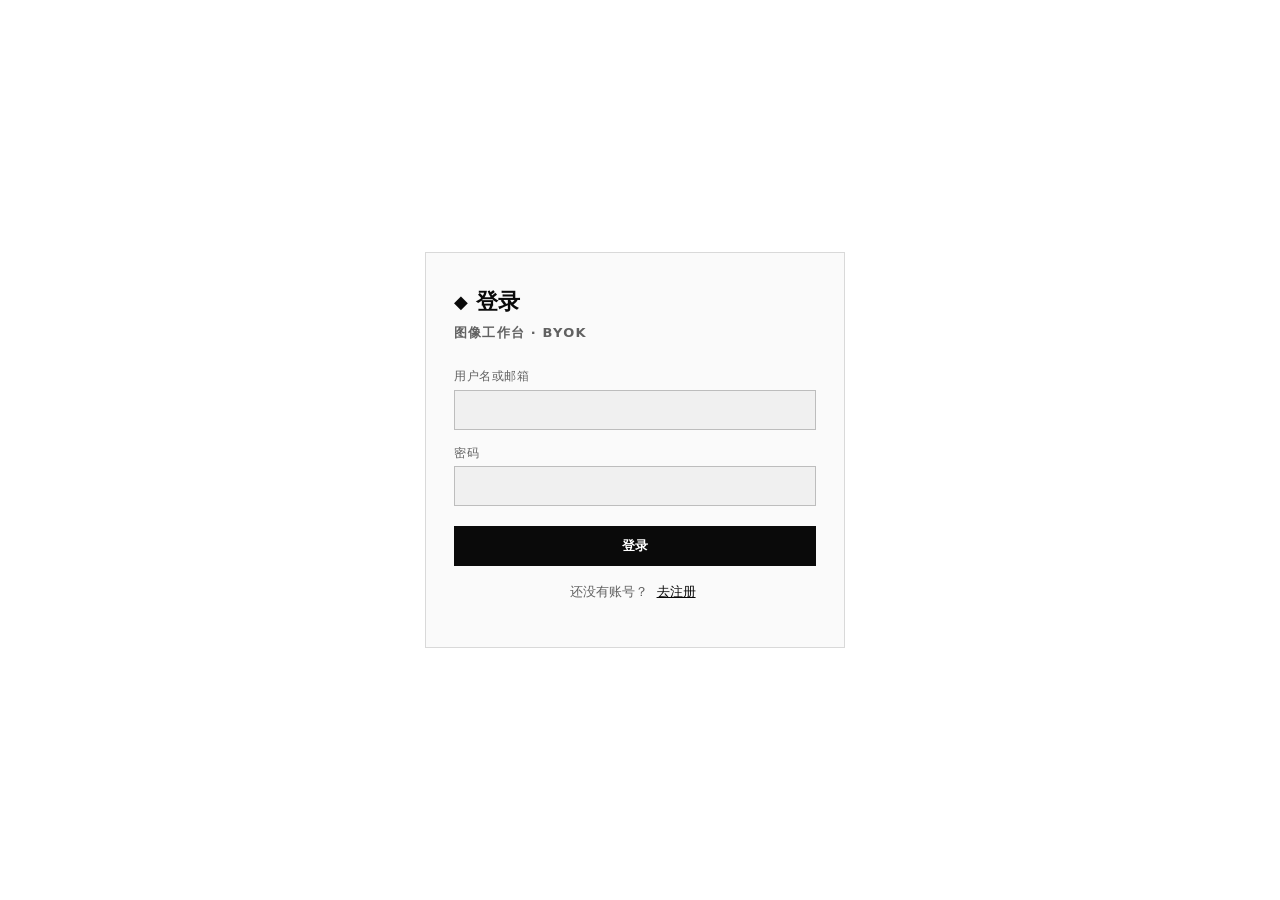
==== public/login.html @ 395199d8 "feat: improve mobile responsive layout" ====
<!doctype html>
<html lang="zh-CN">
<head>
  <meta charset="utf-8" />
  <meta name="viewport" content="width=device-width, initial-scale=1, viewport-fit=cover" />
  <title>登录 · 图像工作台</title>
  <meta name="color-scheme" content="light dark" />
  <link rel="icon" href="./favicon.svg" type="image/svg+xml" />
  <link rel="stylesheet" href="./styles.css?v=mobile-layout-20260830" />
  <script src="./login-boot.js?v=csp-external-20260609"></script>
</head>
<body class="auth-body">
  <section class="auth-card" aria-labelledby="authHeading">
    <h1 id="authHeading"><span class="brand-mark" aria-hidden="true">◆</span><span data-auth-title>登录</span></h1>
    <p class="eyebrow">图像工作台 · BYOK</p>

    <div class="error-banner auth-error" id="authError" hidden role="alert"></div>

    <!-- 登录表单 -->
    <form id="loginForm" autocomplete="on">
      <label class="field">
        <span>用户名或邮箱</span>
        <input name="login" required autocomplete="username" />
      </label>
      <label class="field">
        <span>密码</span>
        <input name="password" type="password" required autocomplete="current-password" />
      </label>
      <button class="primary" type="submit">登录</button>
    </form>

    <!-- 注册表单 -->
    <form id="registerForm" autocomplete="on" hidden>
      <label class="field">
        <span>用户名（3-32 位字母/数字/下划线/连字符）</span>
        <input name="username" required pattern="[a-zA-Z0-9_\-]{3,32}" autocomplete="username" />
      </label>
      <label class="field">
        <span>邮箱</span>
        <input name="email" type="email" required autocomplete="email" />
      </label>
      <label class="field">
        <span>密码（至少 8 位）</span>
        <input name="password" type="password" required minlength="8" autocomplete="new-password" />
      </label>
      <label class="field">
        <span>确认密码</span>
        <input name="confirmPassword" type="password" required minlength="8" autocomplete="new-password" />
      </label>
      <label class="field">
        <span>管理员初始化令牌（旧部署兼容，可留空）</span>
        <input name="adminBootstrapToken" type="password" autocomplete="off" />
      </label>
      <label class="field">
        <span>注册邀请码（管理员开启时必填）</span>
        <input name="registrationCode" type="password" autocomplete="off" />
      </label>
      <label class="field auth-hp" aria-hidden="true">
        <span>Website</span>
        <input name="website" tabindex="-1" autocomplete="off" />
      </label>
      <button class="primary" type="submit">注册并登录</button>
    </form>

    <p class="auth-switch">
      <span data-switch-hint>还没有账号？</span>
      <button type="button" id="switchMode" data-switch-label>去注册</button>
    </p>
  </section>

  <script type="module" src="./login.js?v=csp-external-20260609"></script>
</body>
</html>
---- public/styles.css ----
/* ============================================================
   Image Studio · 直角扁平化极简黑白灰主题
   ============================================================ */

:root {
  --bg: #FFFFFF;
  --surface: #FAFAFA;
  --surface-2: #F0F0F0;
  --surface-3: #E5E5E5;
  --border: #D9D9D9;
  --border-strong: #BDBDBD;
  --text: #0A0A0A;
  --text-muted: #616161;
  --text-faint: #9E9E9E;
  --brand: #0A0A0A;
  --brand-hover: #333333;
  --brand-soft: rgba(0, 0, 0, 0.06);
  --success: #2E7D32;
  --warning: #E65100;
  --danger: #C62828;
  --success-soft: rgba(46, 125, 50, 0.08);
  --warning-soft: rgba(230, 81, 0, 0.08);
  --danger-soft: rgba(198, 40, 40, 0.08);

  --shadow-card: none;
  --shadow-float: none;

  --radius-card: 0;
  --radius-btn: 0;
  --radius-thumb: 0;
  --control-height: 40px;

  --font-ui: 'Inter', 'PingFang SC', 'Noto Sans SC', system-ui, -apple-system, sans-serif;
  --font-mono: 'JetBrains Mono', 'SF Mono', Menlo, Consolas, monospace;
}

@media (prefers-color-scheme: dark) {
  :root:not([data-theme="light"]) {
    --bg: #0A0A0A;
    --surface: #121212;
    --surface-2: #1A1A1A;
    --surface-3: #242424;
    --border: #2C2C2C;
    --border-strong: #3D3D3D;
    --text: #E0E0E0;
    --text-muted: #8A8A8A;
    --text-faint: #5C5C5C;
    --brand: #E0E0E0;
    --brand-hover: #FFFFFF;
    --brand-soft: rgba(255, 255, 255, 0.08);
    --success: #66BB6A;
    --warning: #FFA726;
    --danger: #EF5350;
    --success-soft: rgba(102, 187, 106, 0.10);
    --warning-soft: rgba(255, 167, 38, 0.10);
    --danger-soft: rgba(239, 83, 80, 0.10);
    --shadow-card: none;
    --shadow-float: none;
  }
}

:root[data-theme="dark"] {
  --bg: #0A0A0A;
  --surface: #121212;
  --surface-2: #1A1A1A;
  --surface-3: #242424;
  --border: #2C2C2C;
  --border-strong: #3D3D3D;
  --text: #E0E0E0;
  --text-muted: #8A8A8A;
  --text-faint: #5C5C5C;
  --brand: #E0E0E0;
  --brand-hover: #FFFFFF;
  --brand-soft: rgba(255, 255, 255, 0.08);
  --success: #66BB6A;
  --warning: #FFA726;
  --danger: #EF5350;
  --success-soft: rgba(102, 187, 106, 0.10);
  --warning-soft: rgba(255, 167, 38, 0.10);
  --danger-soft: rgba(239, 83, 80, 0.10);
  --shadow-card: none;
  --shadow-float: none;
}

/* ============================================================
   启动 / 登录页
   ============================================================ */

html.auth-pending body > * { visibility: hidden; }
html.auth-pending body::before {
  content: "正在确认登录状态…";
  visibility: visible;
  position: fixed;
  inset: 0;
  display: grid;
  place-items: center;
  background: Canvas;
  color: CanvasText;
  font: 14px/1.5 system-ui, -apple-system, BlinkMacSystemFont, "Segoe UI", sans-serif;
  z-index: 2147483647;
}
html.auth-pending[data-auth-state="redirecting"] body::before {
  content: "登录态已失效，正在跳转登录页…";
}
html.auth-pending[data-auth-state="error"] body::before {
  content: "页面加载失败，请刷新重试";
}

body.auth-body {
  min-height: 100vh;
  min-height: 100dvh;
  display: flex;
  align-items: center;
  justify-content: center;
  padding: 24px;
  background: var(--bg);
}
.auth-card {
  width: 100%;
  max-width: 420px;
  background: var(--surface);
  border: 1px solid var(--border);
  padding: 32px 28px;
}
.auth-card h1 {
  margin: 0 0 4px;
  font-size: 22px;
  display: flex;
  align-items: center;
  gap: 8px;
}
.auth-card h1 .brand-mark {
  color: var(--text);
}
.auth-card .eyebrow {
  margin: 0 0 24px;
  color: var(--text-muted);
  font-size: 13px;
}
.auth-card .field { display: flex; flex-direction: column; gap: 4px; margin-bottom: 14px; }
.auth-card .field > span { font-size: 12px; color: var(--text-muted); text-transform: uppercase; letter-spacing: 0.5px; }
.auth-card input {
  height: var(--control-height);
  border: 1px solid var(--border-strong);
  padding: 0 12px;
  background: var(--surface-2);
  color: var(--text);
  font: inherit;
}
.auth-card input:focus {
  outline: none;
  border-color: var(--text);
}
.auth-card .primary {
  width: 100%;
  height: var(--control-height);
  border: 1px solid var(--brand);
  background: var(--brand);
  color: var(--bg);
  font-weight: 600;
  cursor: pointer;
  margin-top: 6px;
}
.auth-card .primary:hover:not(:disabled) { background: var(--brand-hover); border-color: var(--brand-hover); }
.auth-card .primary:disabled { opacity: .6; cursor: progress; }
.auth-switch {
  margin-top: 16px;
  text-align: center;
  font-size: 13px;
  color: var(--text-muted);
}
.auth-switch button {
  background: none;
  border: none;
  color: var(--text);
  cursor: pointer;
  padding: 0 4px;
  font: inherit;
  text-decoration: underline;
}
.auth-error {
  margin: 0 0 12px;
  padding: 10px 12px;
  background: var(--danger-soft);
  color: var(--danger);
  font-size: 13px;
}
.auth-hp {
  position: absolute;
  left: -10000px;
  width: 1px;
  height: 1px;
  overflow: hidden;
  opacity: 0;
  pointer-events: none;
}

/* ============================================================
   基础
   ============================================================ */

* { box-sizing: border-box; }

html, body {
  margin: 0;
  padding: 0;
  min-width: 0;
  background: var(--bg);
  color: var(--text);
  font-family: var(--font-ui);
  font-size: 14px;
  line-height: 1.55;
  -webkit-font-smoothing: antialiased;
}

a { color: var(--text); text-decoration: underline; }
a:hover { color: var(--text-muted); }

code, kbd, samp, pre { font-family: var(--font-mono); font-size: 12.5px; }

kbd {
  display: inline-block;
  padding: 1px 6px;
  border: 1px solid var(--border);
  border-bottom-width: 2px;
  border-radius: 0;
  background: var(--surface-2);
  color: var(--text-muted);
  font-size: 11px;
  line-height: 1.3;
}

/* ============================================================
   统一滚动条：覆盖页面、队列、弹窗、抽屉、菜单、文本区等所有可滚动区域
   ============================================================ */

html,
* {
  scrollbar-width: thin;
  scrollbar-color: var(--border-strong) transparent;
}

html,
textarea,
pre,
.app-drawer-body,
.log-list,
.log-item .log-meta,
.prompt-history-list,
.prompt-square-list,
.prompt-preview-detail,
.user-session-ua,
.user-detail-grid dd,
.app-dialog-secret code,
.top-menu,
.prompt-tabs,
.gallery-scope-tabs,
.management-tabs,
.custom-select-menu,
.client-log-message code {
  scrollbar-gutter: stable;
}

*::-webkit-scrollbar {
  width: 10px;
  height: 10px;
}

*::-webkit-scrollbar-track {
  margin: 8px 0;
  border-radius: 0;
  background: var(--surface-2);
}

*::-webkit-scrollbar-thumb {
  min-width: 56px;
  min-height: 56px;
  border: 3px solid transparent;
  border-radius: 0;
  background: var(--border-strong);
  background-clip: content-box;
}

*::-webkit-scrollbar-thumb:hover {
  background: var(--text-faint);
  background-clip: content-box;
}

*::-webkit-scrollbar-corner {
  background: transparent;
}

*::-webkit-scrollbar-button {
  display: none;
  width: 0;
  height: 0;
  background: transparent;
}

.skip-link { position: absolute; left: -9999px; }
.skip-link:focus {
  left: 16px; top: 16px;
  padding: 8px 12px;
  background: var(--surface);
  border-radius: var(--radius-btn);
  box-shadow: var(--shadow-float);
  z-index: 1000;
}

/* ============================================================
   Topbar
   ============================================================ */

.topbar {
  position: sticky; top: 0; z-index: 20;
  display: flex; align-items: center; gap: 16px;
  padding: 10px 20px;
  background: var(--surface);
  border-bottom: 1px solid var(--border);
}

.brand { display: flex; align-items: baseline; gap: 8px; }
.brand-mark { color: var(--brand); font-size: 18px; }
.brand-title { font-weight: 600; letter-spacing: 0.2px; }
.brand-sub { color: var(--text-faint); font-size: 12px; }

.top-menu { display: flex; gap: 4px; margin-left: 16px; flex: 1; }

.tab-button {
  position: relative;
  padding: 8px 14px;
  font: inherit; font-weight: 500;
  color: var(--text-muted);
  background: transparent;
  border: 1px solid transparent;
  border-radius: var(--radius-btn);
  cursor: pointer;
  transition: background 120ms ease, color 120ms ease;
}
.tab-button:hover { background: var(--surface-2); color: var(--text); }
.tab-button.active { background: var(--brand-soft); color: var(--brand); }
.tab-button:focus-visible { outline: 2px solid var(--brand); outline-offset: 2px; }

.menu-badge {
  display: inline-block;
  min-width: 18px; padding: 0 6px;
  margin-left: 6px;
  background: var(--danger); color: var(--bg);
  border-radius: 0;
  font-size: 11px; line-height: 18px; text-align: center;
}
.menu-badge[hidden] { display: none; }

.clipboard-hidden-copy {
  position: fixed;
  left: -9999px;
  top: 0;
  width: 1px;
  height: 1px;
  opacity: 0;
}

.clipboard-manual-copy {
  position: fixed;
  right: 18px;
  bottom: 18px;
  z-index: 1200;
  width: min(420px, calc(100vw - 36px));
  padding: 14px;
  border: 1px solid var(--border);
  border-radius: 14px;
  background: var(--surface);
  box-shadow: var(--shadow-float);
}

.clipboard-manual-head {
  display: flex;
  align-items: center;
  justify-content: space-between;
  gap: 12px;
}

.clipboard-manual-copy p {
  margin: 8px 0 10px;
  color: var(--muted);
  font-size: 13px;
}

.clipboard-manual-copy textarea {
  width: 100%;
  min-height: 120px;
  resize: vertical;
}

.topbar-right { display: flex; align-items: center; gap: 8px; }

.status-chip {
  padding: 4px 10px;
  border-radius: 0;
  background: var(--surface-2);
  color: var(--text-muted);
  font-size: 12px;
  border: 1px solid var(--border);
}
.status-chip[data-state="busy"] { background: var(--brand-soft); color: var(--brand); border-color: transparent; }
.status-chip[data-state="ok"]   { background: var(--success-soft); color: var(--success); border-color: transparent; }
.status-chip[data-state="err"]  { background: var(--danger-soft); color: var(--danger); border-color: transparent; }

.icon-button {
  width: 32px; height: 32px;
  display: inline-flex; align-items: center; justify-content: center;
  background: transparent;
  border: 1px solid var(--border);
  border-radius: var(--radius-btn);
  color: var(--text-muted);
  cursor: pointer;
}
.icon-button:hover { background: var(--surface-2); color: var(--text); }

/* ============================================================
   布局
   ============================================================ */

.shell {
  max-width: 1200px;
  margin: 0 auto;
  padding: 24px 20px 40px;
}

.shell.app-layout {
  max-width: 1200px;
  display: grid;
  grid-template-columns: minmax(0, 1fr);
  gap: 20px;
  align-items: start;
}
.shell.app-layout:has(#usersPanel.active) {
  max-width: min(1600px, calc(100vw - 64px));
}
body.job-queue-visible .shell.app-layout,
.shell.app-layout.job-queue-visible {
  max-width: 1480px;
  grid-template-columns: 260px minmax(0, 1fr);
}

.workspace-panels {
  min-width: 0;
}

.job-queue-dock[hidden],
.job-queue-mobile-button[hidden] {
  display: none !important;
}

.job-queue-dock {
  position: sticky;
  top: 74px;
  height: fit-content;
  min-height: 0;
  display: flex;
  flex-direction: column;
  padding: 18px 14px;
  overflow: visible;
  background:
    linear-gradient(180deg, color-mix(in srgb, var(--surface) 96%, var(--brand-soft)), var(--surface));
  border: 1px solid var(--border);
  border-radius: 18px;
  box-shadow: var(--shadow-card);
}

.job-queue-head {
  display: flex;
  align-items: flex-start;
  justify-content: space-between;
  gap: 10px;
  padding: 0 2px 12px;
  border-bottom: 1px solid var(--border);
}
.job-queue-head h2 {
  margin: 0;
  font-size: 17px;
  letter-spacing: -0.02em;
}
.job-queue-summary {
  display: grid;
  grid-template-columns: repeat(2, minmax(0, 1fr));
  gap: 8px;
  padding: 12px 0;
}
.job-queue-summary span {
  min-height: 52px;
  display: flex;
  flex-direction: column;
  justify-content: center;
  padding: 10px;
  border-radius: 12px;
  background: var(--surface-2);
  color: var(--text-muted);
  font-size: 12px;
}
.job-queue-summary strong {
  color: var(--text);
  font-size: 21px;
  line-height: 1;
}
.job-queue-section {
  min-height: 0;
  margin-top: 8px;
}
.job-queue-section h3 {
  margin: 10px 2px 8px;
  color: var(--text-faint);
  font-size: 11px;
  text-transform: uppercase;
  letter-spacing: 1px;
}
.job-queue-recent-section {
  min-height: 0;
}
.job-queue-list {
  display: grid;
  gap: 8px;
}
.job-queue-recent-section .job-queue-list {
  padding-right: 2px;
}
.job-queue-empty {
  padding: 12px;
  border-radius: 12px;
  color: var(--text-faint);
  background: color-mix(in srgb, var(--surface-2) 70%, transparent);
  font-size: 12.5px;
}
.job-card {
  position: relative;
  display: grid;
  grid-template-columns: minmax(0, 1fr) auto;
  gap: 8px;
  padding: 10px;
  border: 1px solid transparent;
  border-radius: 14px;
  background: color-mix(in srgb, var(--surface-2) 82%, var(--surface));
  transition: transform 140ms ease, border-color 140ms ease, background 140ms ease;
}
.job-card:hover {
  transform: translateY(-1px);
  border-color: var(--border-strong);
  background: var(--surface-2);
}
.job-card-main {
  min-width: 0;
  display: grid;
  grid-template-columns: 30px minmax(0, 1fr);
  gap: 9px;
}
.job-status-dot {
  width: 26px;
  height: 26px;
  margin-top: 2px;
  border-radius: 999px;
  background: var(--brand-soft);
  border: 1px solid color-mix(in srgb, var(--brand) 36%, var(--border));
}
.job-status-dot[data-tone="busy"] {
  background: var(--success-soft);
  border-color: color-mix(in srgb, var(--success) 40%, var(--border));
}
.job-status-dot[data-tone="err"] {
  background: var(--danger-soft);
  border-color: color-mix(in srgb, var(--danger) 40%, var(--border));
}
.job-status-dot[data-tone="muted"] {
  background: var(--surface-3);
  border-color: var(--border);
}
.job-thumb {
  width: 32px;
  height: 32px;
  padding: 0;
  overflow: hidden;
  border: 0;
  border-radius: 9px;
  background: var(--surface-3);
}
.job-thumb img {
  width: 100%;
  height: 100%;
  display: block;
  object-fit: cover;
}
.job-card-text { min-width: 0; }
.job-card-title {
  overflow: hidden;
  text-overflow: ellipsis;
  white-space: nowrap;
  color: var(--text);
  font-size: 13px;
  font-weight: 650;
}
.job-card-meta,
.job-card-sub,
.job-card-time {
  color: var(--text-faint);
  font-size: 11.5px;
}
.job-card-meta {
  overflow: hidden;
  text-overflow: ellipsis;
  white-space: nowrap;
}
.job-card-sub {
  display: flex;
  gap: 8px;
  flex-wrap: wrap;
  margin-top: 2px;
}
.job-progress {
  height: 5px;
  margin-top: 7px;
  overflow: hidden;
  border-radius: 999px;
  background: var(--surface-3);
}
.job-progress i {
  display: block;
  height: 100%;
  border-radius: inherit;
  background: linear-gradient(90deg, var(--brand), color-mix(in srgb, var(--success) 70%, var(--brand)));
  transition: width 600ms ease;
}
.job-card-error,
.queue-error-line {
  color: var(--danger) !important;
  overflow-wrap: anywhere;
}
.job-card-error {
  margin: 5px 0 0;
  font-size: 11.5px;
  line-height: 1.4;
}
.job-card-actions {
  display: flex;
  align-items: flex-start;
  gap: 4px;
}
.job-card-actions .small {
  min-width: 28px;
  padding-inline: 8px;
}

.job-queue-mobile-button {
  display: none;
  position: fixed;
  right: 16px;
  bottom: 18px;
  z-index: 60;
  align-items: center;
  gap: 8px;
  border-color: color-mix(in srgb, var(--brand) 34%, var(--border));
  background: var(--brand);
  color: white;
  box-shadow: var(--shadow-float);
}
.job-queue-mobile-button span {
  min-width: 20px;
  height: 20px;
  display: inline-grid;
  place-items: center;
  border-radius: 999px;
  background: rgba(255,255,255,0.22);
  font-size: 12px;
}

.tab-panel { display: none; }
.tab-panel.active { display: block; }

.panel {
  min-width: 0;
  background: var(--surface);
  border: 1px solid var(--border);
  border-radius: var(--radius-card);
  box-shadow: var(--shadow-card);
  padding: 24px;
}
.panel + .panel { margin-top: 20px; }

.panel-head {
  display: flex; align-items: flex-start; justify-content: space-between;
  gap: 16px; margin-bottom: 20px; flex-wrap: wrap;
}
.panel-head h2 { margin: 0; font-size: 20px; letter-spacing: -0.1px; }

.eyebrow {
  margin: 0 0 4px;
  color: var(--text-faint);
  font-size: 11px;
  text-transform: uppercase;
  letter-spacing: 1.2px;
  font-weight: 600;
}

.section-title {
  margin: 20px 0 10px;
  font-size: 13px;
  color: var(--text-muted);
  text-transform: uppercase;
  letter-spacing: 1px;
  font-weight: 600;
}

/* ============================================================
   响应式
   ============================================================ */

@media (max-width: 980px) {
  .topbar {
    display: grid;
    grid-template-columns: minmax(0, 1fr) auto;
    align-items: center;
    gap: 6px 10px;
    padding-left: max(20px, env(safe-area-inset-left));
    padding-right: max(20px, env(safe-area-inset-right));
  }
  .shell {
    padding-left: max(20px, env(safe-area-inset-left));
    padding-right: max(20px, env(safe-area-inset-right));
  }
  .brand,
  .topbar-right,
  .top-menu {
    min-width: 0;
  }
  .brand-sub { display: none; }
  .top-menu {
    grid-column: 1 / -1;
    grid-row: 2;
    width: 100%;
    margin: 0;
    overflow-x: auto;
    overscroll-behavior-inline: contain;
    scrollbar-width: none;
    -webkit-overflow-scrolling: touch;
  }
  .top-menu::-webkit-scrollbar { display: none; }
  .tab-button {
    flex: 0 0 auto;
    min-height: 44px;
    white-space: nowrap;
  }
  .icon-button {
    min-width: 44px;
    min-height: 44px;
  }
  .topbar .status-chip {
    max-width: min(180px, 30vw);
    overflow: hidden;
    text-overflow: ellipsis;
    white-space: nowrap;
  }
  .job-queue-mobile-button {
    right: max(12px, env(safe-area-inset-right));
    bottom: calc(12px + env(safe-area-inset-bottom));
    min-height: 44px;
  }
  .job-queue-head .small,
  .job-card-actions .small {
    min-width: 44px;
    min-height: 44px;
    padding: 7px 10px;
  }
  .auth-card input,
  .auth-card .primary { min-height: 44px; }
  .auth-card input { font-size: 16px; }
}

@media (max-width: 720px) {
  html,
  body { max-width: 100%; }
  body { overflow-x: clip; }
  .topbar {
    gap: 4px 8px;
    padding:
      max(8px, env(safe-area-inset-top))
      max(10px, env(safe-area-inset-right))
      6px
      max(10px, env(safe-area-inset-left));
  }
  .brand {
    overflow: hidden;
    white-space: nowrap;
  }
  .brand-title {
    overflow: hidden;
    text-overflow: ellipsis;
  }
  .topbar-right { gap: 6px; }
  .topbar-right > a.icon-button { display: none; }
  .topbar .status-chip {
    max-width: 72px;
    overflow: hidden;
    text-overflow: ellipsis;
    white-space: nowrap;
  }
  .top-menu {
    width: auto;
    margin-inline:
      calc(0px - max(10px, env(safe-area-inset-left)))
      calc(0px - max(10px, env(safe-area-inset-right)));
    padding-inline:
      max(10px, env(safe-area-inset-left))
      max(10px, env(safe-area-inset-right));
    scroll-padding-inline: max(10px, env(safe-area-inset-left));
    gap: 2px;
  }
  .tab-button {
    min-height: 44px;
    padding: 7px 12px;
    font-size: 13px;
    scroll-snap-align: center;
  }
  .icon-button {
    width: 44px;
    height: 44px;
    flex: 0 0 44px;
  }
  .shell {
    width: 100%;
    padding:
      12px
      max(10px, env(safe-area-inset-right))
      calc(48px + env(safe-area-inset-bottom))
      max(10px, env(safe-area-inset-left));
  }
  .shell.app-layout:has(#usersPanel.active) { max-width: none; }
  .panel { padding: 14px; }
  .panel-head {
    gap: 12px;
    margin-bottom: 16px;
  }
  .panel-head > * { min-width: 0; }
  .panel-head h2 { font-size: 18px; }
  .job-queue-mobile-button {
    right: max(12px, env(safe-area-inset-right));
    bottom: calc(12px + env(safe-area-inset-bottom));
    min-height: 44px;
  }
  body.job-queue-open { overflow: hidden; }
  body.auth-body {
    padding:
      max(16px, env(safe-area-inset-top))
      max(16px, env(safe-area-inset-right))
      max(16px, env(safe-area-inset-bottom))
      max(16px, env(safe-area-inset-left));
  }
  .auth-card { padding: 26px 22px; }
  .auth-card input,
  .auth-card .primary {
    min-height: 44px;
    font-size: 16px;
  }
  .auth-switch button {
    min-height: 44px;
    padding-inline: 8px;
  }
}

@media (max-width: 360px) {
  .panel { padding: 12px; }
}
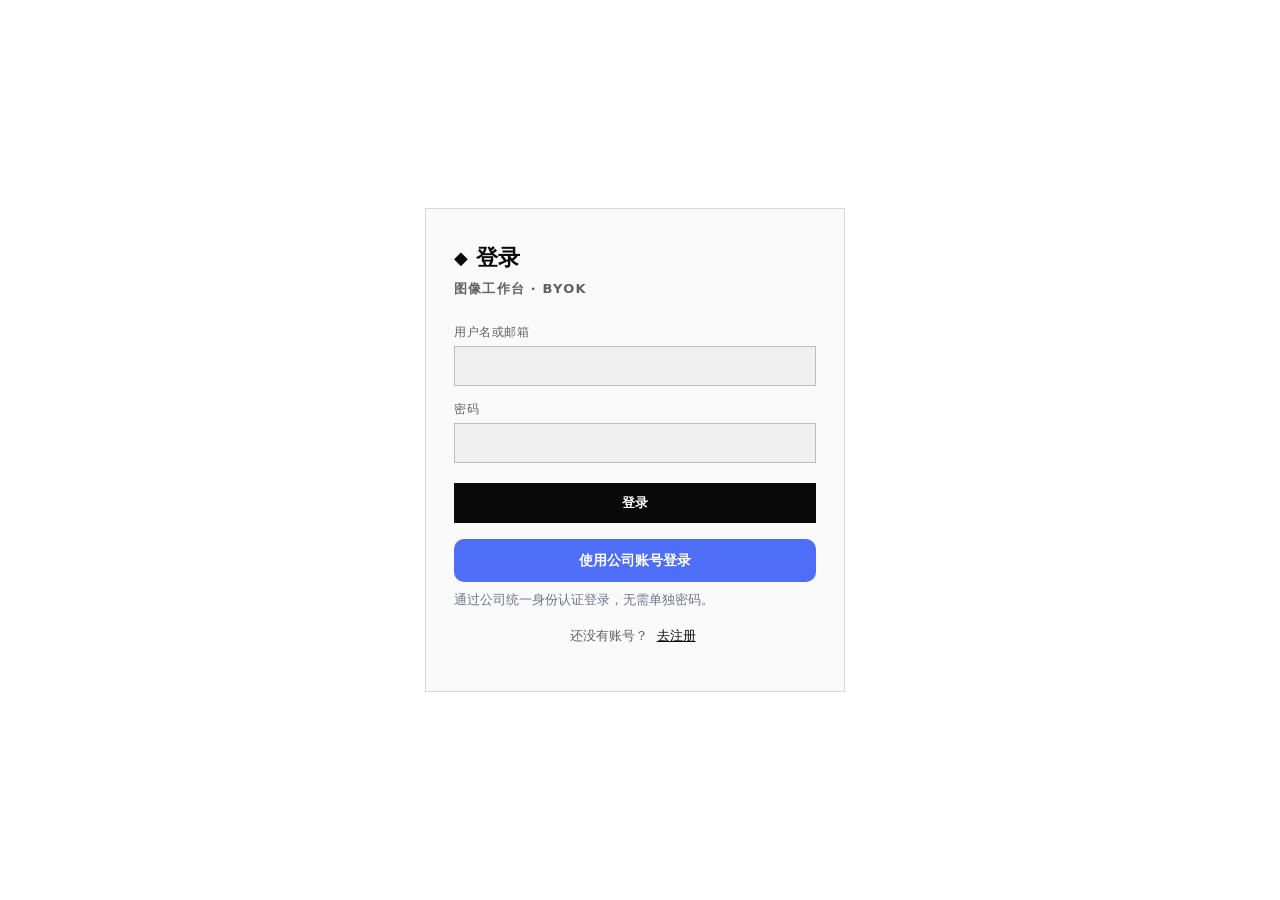
==== commit b3299efb: "feat: corp branch - remove comic/video, add OIDC SSO and usage dashboard Squashed from local corp br" ====
--- a/public/login.html
+++ b/public/login.html
@@ -1,73 +1,78 @@
-<!doctype html>
-<html lang="zh-CN">
-<head>
-  <meta charset="utf-8" />
-  <meta name="viewport" content="width=device-width, initial-scale=1, viewport-fit=cover" />
-  <title>登录 · 图像工作台</title>
-  <meta name="color-scheme" content="light dark" />
-  <link rel="icon" href="./favicon.svg" type="image/svg+xml" />
-  <link rel="stylesheet" href="./styles.css?v=mobile-layout-20260830" />
-  <script src="./login-boot.js?v=csp-external-20260609"></script>
-</head>
-<body class="auth-body">
-  <section class="auth-card" aria-labelledby="authHeading">
-    <h1 id="authHeading"><span class="brand-mark" aria-hidden="true">◆</span><span data-auth-title>登录</span></h1>
-    <p class="eyebrow">图像工作台 · BYOK</p>
+<!doctype html>
+<html lang="zh-CN">
+<head>
+  <meta charset="utf-8" />
+  <meta name="viewport" content="width=device-width, initial-scale=1, viewport-fit=cover" />
+  <title>登录 · 图像工作台</title>
+  <meta name="color-scheme" content="light dark" />
+  <link rel="icon" href="./favicon.svg" type="image/svg+xml" />
+  <link rel="stylesheet" href="./styles.css?v=mobile-layout-20260830" />
+  <script src="./login-boot.js?v=csp-external-20260609"></script>
+</head>
+<body class="auth-body">
+  <section class="auth-card" aria-labelledby="authHeading">
+    <h1 id="authHeading"><span class="brand-mark" aria-hidden="true">◆</span><span data-auth-title>登录</span></h1>
+    <p class="eyebrow">图像工作台 · BYOK</p>
+
+    <div class="error-banner auth-error" id="authError" hidden role="alert"></div>
+
+    <!-- 登录表单 -->
+    <form id="loginForm" autocomplete="on">
+      <label class="field">
+        <span>用户名或邮箱</span>
+        <input name="login" required autocomplete="username" />
+      </label>
+      <label class="field">
+        <span>密码</span>
+        <input name="password" type="password" required autocomplete="current-password" />
+      </label>
+      <button class="primary" type="submit">登录</button>
+    </form>
+
+    <div class="auth-sso" id="ssoBlock" hidden>
+      <a class="btn-sso" id="ssoLogin" href="/api/auth/sso/start">使用公司账号登录</a>
+      <p class="auth-hint">通过公司统一身份认证登录，无需单独密码。</p>
+    </div>
 
-    <div class="error-banner auth-error" id="authError" hidden role="alert"></div>
-
-    <!-- 登录表单 -->
-    <form id="loginForm" autocomplete="on">
-      <label class="field">
-        <span>用户名或邮箱</span>
-        <input name="login" required autocomplete="username" />
-      </label>
-      <label class="field">
-        <span>密码</span>
-        <input name="password" type="password" required autocomplete="current-password" />
-      </label>
-      <button class="primary" type="submit">登录</button>
-    </form>
-
-    <!-- 注册表单 -->
-    <form id="registerForm" autocomplete="on" hidden>
-      <label class="field">
-        <span>用户名（3-32 位字母/数字/下划线/连字符）</span>
-        <input name="username" required pattern="[a-zA-Z0-9_\-]{3,32}" autocomplete="username" />
-      </label>
-      <label class="field">
-        <span>邮箱</span>
-        <input name="email" type="email" required autocomplete="email" />
-      </label>
-      <label class="field">
-        <span>密码（至少 8 位）</span>
-        <input name="password" type="password" required minlength="8" autocomplete="new-password" />
-      </label>
-      <label class="field">
-        <span>确认密码</span>
-        <input name="confirmPassword" type="password" required minlength="8" autocomplete="new-password" />
-      </label>
-      <label class="field">
-        <span>管理员初始化令牌（旧部署兼容，可留空）</span>
-        <input name="adminBootstrapToken" type="password" autocomplete="off" />
-      </label>
-      <label class="field">
-        <span>注册邀请码（管理员开启时必填）</span>
-        <input name="registrationCode" type="password" autocomplete="off" />
-      </label>
-      <label class="field auth-hp" aria-hidden="true">
-        <span>Website</span>
-        <input name="website" tabindex="-1" autocomplete="off" />
-      </label>
-      <button class="primary" type="submit">注册并登录</button>
-    </form>
-
-    <p class="auth-switch">
-      <span data-switch-hint>还没有账号？</span>
-      <button type="button" id="switchMode" data-switch-label>去注册</button>
-    </p>
-  </section>
-
-  <script type="module" src="./login.js?v=csp-external-20260609"></script>
-</body>
-</html>
+    <!-- 注册表单 -->
+    <form id="registerForm" autocomplete="on" hidden>
+      <label class="field">
+        <span>用户名（3-32 位字母/数字/下划线/连字符）</span>
+        <input name="username" required pattern="[a-zA-Z0-9_\-]{3,32}" autocomplete="username" />
+      </label>
+      <label class="field">
+        <span>邮箱</span>
+        <input name="email" type="email" required autocomplete="email" />
+      </label>
+      <label class="field">
+        <span>密码（至少 8 位）</span>
+        <input name="password" type="password" required minlength="8" autocomplete="new-password" />
+      </label>
+      <label class="field">
+        <span>确认密码</span>
+        <input name="confirmPassword" type="password" required minlength="8" autocomplete="new-password" />
+      </label>
+      <label class="field">
+        <span>管理员初始化令牌（旧部署兼容，可留空）</span>
+        <input name="adminBootstrapToken" type="password" autocomplete="off" />
+      </label>
+      <label class="field">
+        <span>注册邀请码（管理员开启时必填）</span>
+        <input name="registrationCode" type="password" autocomplete="off" />
+      </label>
+      <label class="field auth-hp" aria-hidden="true">
+        <span>Website</span>
+        <input name="website" tabindex="-1" autocomplete="off" />
+      </label>
+      <button class="primary" type="submit">注册并登录</button>
+    </form>
+
+    <p class="auth-switch">
+      <span data-switch-hint>还没有账号？</span>
+      <button type="button" id="switchMode" data-switch-label>去注册</button>
+    </p>
+  </section>
+
+  <script type="module" src="./login.js?v=csp-external-20260609"></script>
+</body>
+</html>
--- a/public/styles.css
+++ b/public/styles.css
@@ -1,869 +1,874 @@
-/* ============================================================
-   Image Studio · 直角扁平化极简黑白灰主题
-   ============================================================ */
+/* ============================================================
+   Image Studio · 直角扁平化极简黑白灰主题
+   ============================================================ */
+
+:root {
+  --bg: #FFFFFF;
+  --surface: #FAFAFA;
+  --surface-2: #F0F0F0;
+  --surface-3: #E5E5E5;
+  --border: #D9D9D9;
+  --border-strong: #BDBDBD;
+  --text: #0A0A0A;
+  --text-muted: #616161;
+  --text-faint: #9E9E9E;
+  --brand: #0A0A0A;
+  --brand-hover: #333333;
+  --brand-soft: rgba(0, 0, 0, 0.06);
+  --success: #2E7D32;
+  --warning: #E65100;
+  --danger: #C62828;
+  --success-soft: rgba(46, 125, 50, 0.08);
+  --warning-soft: rgba(230, 81, 0, 0.08);
+  --danger-soft: rgba(198, 40, 40, 0.08);
+
+  --shadow-card: none;
+  --shadow-float: none;
+
+  --radius-card: 0;
+  --radius-btn: 0;
+  --radius-thumb: 0;
+  --control-height: 40px;
+
+  --font-ui: 'Inter', 'PingFang SC', 'Noto Sans SC', system-ui, -apple-system, sans-serif;
+  --font-mono: 'JetBrains Mono', 'SF Mono', Menlo, Consolas, monospace;
+}
+
+@media (prefers-color-scheme: dark) {
+  :root:not([data-theme="light"]) {
+    --bg: #0A0A0A;
+    --surface: #121212;
+    --surface-2: #1A1A1A;
+    --surface-3: #242424;
+    --border: #2C2C2C;
+    --border-strong: #3D3D3D;
+    --text: #E0E0E0;
+    --text-muted: #8A8A8A;
+    --text-faint: #5C5C5C;
+    --brand: #E0E0E0;
+    --brand-hover: #FFFFFF;
+    --brand-soft: rgba(255, 255, 255, 0.08);
+    --success: #66BB6A;
+    --warning: #FFA726;
+    --danger: #EF5350;
+    --success-soft: rgba(102, 187, 106, 0.10);
+    --warning-soft: rgba(255, 167, 38, 0.10);
+    --danger-soft: rgba(239, 83, 80, 0.10);
+    --shadow-card: none;
+    --shadow-float: none;
+  }
+}
+
+:root[data-theme="dark"] {
+  --bg: #0A0A0A;
+  --surface: #121212;
+  --surface-2: #1A1A1A;
+  --surface-3: #242424;
+  --border: #2C2C2C;
+  --border-strong: #3D3D3D;
+  --text: #E0E0E0;
+  --text-muted: #8A8A8A;
+  --text-faint: #5C5C5C;
+  --brand: #E0E0E0;
+  --brand-hover: #FFFFFF;
+  --brand-soft: rgba(255, 255, 255, 0.08);
+  --success: #66BB6A;
+  --warning: #FFA726;
+  --danger: #EF5350;
+  --success-soft: rgba(102, 187, 106, 0.10);
+  --warning-soft: rgba(255, 167, 38, 0.10);
+  --danger-soft: rgba(239, 83, 80, 0.10);
+  --shadow-card: none;
+  --shadow-float: none;
+}
+
+/* ============================================================
+   启动 / 登录页
+   ============================================================ */
+
+html.auth-pending body > * { visibility: hidden; }
+html.auth-pending body::before {
+  content: "正在确认登录状态…";
+  visibility: visible;
+  position: fixed;
+  inset: 0;
+  display: grid;
+  place-items: center;
+  background: Canvas;
+  color: CanvasText;
+  font: 14px/1.5 system-ui, -apple-system, BlinkMacSystemFont, "Segoe UI", sans-serif;
+  z-index: 2147483647;
+}
+html.auth-pending[data-auth-state="redirecting"] body::before {
+  content: "登录态已失效，正在跳转登录页…";
+}
+html.auth-pending[data-auth-state="error"] body::before {
+  content: "页面加载失败，请刷新重试";
+}
+
+body.auth-body {
+  min-height: 100vh;
+  min-height: 100dvh;
+  display: flex;
+  align-items: center;
+  justify-content: center;
+  padding: 24px;
+  background: var(--bg);
+}
+.auth-card {
+  width: 100%;
+  max-width: 420px;
+  background: var(--surface);
+  border: 1px solid var(--border);
+  padding: 32px 28px;
+}
+.auth-card h1 {
+  margin: 0 0 4px;
+  font-size: 22px;
+  display: flex;
+  align-items: center;
+  gap: 8px;
+}
+.auth-card h1 .brand-mark {
+  color: var(--text);
+}
+.auth-card .eyebrow {
+  margin: 0 0 24px;
+  color: var(--text-muted);
+  font-size: 13px;
+}
+.auth-card .field { display: flex; flex-direction: column; gap: 4px; margin-bottom: 14px; }
+.auth-card .field > span { font-size: 12px; color: var(--text-muted); text-transform: uppercase; letter-spacing: 0.5px; }
+.auth-card input {
+  height: var(--control-height);
+  border: 1px solid var(--border-strong);
+  padding: 0 12px;
+  background: var(--surface-2);
+  color: var(--text);
+  font: inherit;
+}
+.auth-card input:focus {
+  outline: none;
+  border-color: var(--text);
+}
+.auth-card .primary {
+  width: 100%;
+  height: var(--control-height);
+  border: 1px solid var(--brand);
+  background: var(--brand);
+  color: var(--bg);
+  font-weight: 600;
+  cursor: pointer;
+  margin-top: 6px;
+}
+.auth-card .primary:hover:not(:disabled) { background: var(--brand-hover); border-color: var(--brand-hover); }
+.auth-card .primary:disabled { opacity: .6; cursor: progress; }
+.auth-switch {
+  margin-top: 16px;
+  text-align: center;
+  font-size: 13px;
+  color: var(--text-muted);
+}
+.auth-switch button {
+  background: none;
+  border: none;
+  color: var(--text);
+  cursor: pointer;
+  padding: 0 4px;
+  font: inherit;
+  text-decoration: underline;
+}
+.auth-error {
+  margin: 0 0 12px;
+  padding: 10px 12px;
+  background: var(--danger-soft);
+  color: var(--danger);
+  font-size: 13px;
+}
+.auth-hp {
+  position: absolute;
+  left: -10000px;
+  width: 1px;
+  height: 1px;
+  overflow: hidden;
+  opacity: 0;
+  pointer-events: none;
+}
+
+/* ============================================================
+   基础
+   ============================================================ */
+
+* { box-sizing: border-box; }
+
+html, body {
+  margin: 0;
+  padding: 0;
+  min-width: 0;
+  background: var(--bg);
+  color: var(--text);
+  font-family: var(--font-ui);
+  font-size: 14px;
+  line-height: 1.55;
+  -webkit-font-smoothing: antialiased;
+}
+
+a { color: var(--text); text-decoration: underline; }
+a:hover { color: var(--text-muted); }
+
+code, kbd, samp, pre { font-family: var(--font-mono); font-size: 12.5px; }
+
+kbd {
+  display: inline-block;
+  padding: 1px 6px;
+  border: 1px solid var(--border);
+  border-bottom-width: 2px;
+  border-radius: 0;
+  background: var(--surface-2);
+  color: var(--text-muted);
+  font-size: 11px;
+  line-height: 1.3;
+}
+
+/* ============================================================
+   统一滚动条：覆盖页面、队列、弹窗、抽屉、菜单、文本区等所有可滚动区域
+   ============================================================ */
+
+html,
+* {
+  scrollbar-width: thin;
+  scrollbar-color: var(--border-strong) transparent;
+}
+
+html,
+textarea,
+pre,
+.app-drawer-body,
+.log-list,
+.log-item .log-meta,
+.prompt-history-list,
+.prompt-square-list,
+.prompt-preview-detail,
+.user-session-ua,
+.user-detail-grid dd,
+.app-dialog-secret code,
+.top-menu,
+.prompt-tabs,
+.gallery-scope-tabs,
+.management-tabs,
+.custom-select-menu,
+.client-log-message code {
+  scrollbar-gutter: stable;
+}
+
+*::-webkit-scrollbar {
+  width: 10px;
+  height: 10px;
+}
+
+*::-webkit-scrollbar-track {
+  margin: 8px 0;
+  border-radius: 0;
+  background: var(--surface-2);
+}
+
+*::-webkit-scrollbar-thumb {
+  min-width: 56px;
+  min-height: 56px;
+  border: 3px solid transparent;
+  border-radius: 0;
+  background: var(--border-strong);
+  background-clip: content-box;
+}
+
+*::-webkit-scrollbar-thumb:hover {
+  background: var(--text-faint);
+  background-clip: content-box;
+}
+
+*::-webkit-scrollbar-corner {
+  background: transparent;
+}
+
+*::-webkit-scrollbar-button {
+  display: none;
+  width: 0;
+  height: 0;
+  background: transparent;
+}
+
+.skip-link { position: absolute; left: -9999px; }
+.skip-link:focus {
+  left: 16px; top: 16px;
+  padding: 8px 12px;
+  background: var(--surface);
+  border-radius: var(--radius-btn);
+  box-shadow: var(--shadow-float);
+  z-index: 1000;
+}
+
+/* ============================================================
+   Topbar
+   ============================================================ */
+
+.topbar {
+  position: sticky; top: 0; z-index: 20;
+  display: flex; align-items: center; gap: 16px;
+  padding: 10px 20px;
+  background: var(--surface);
+  border-bottom: 1px solid var(--border);
+}
+
+.brand { display: flex; align-items: baseline; gap: 8px; }
+.brand-mark { color: var(--brand); font-size: 18px; }
+.brand-title { font-weight: 600; letter-spacing: 0.2px; }
+.brand-sub { color: var(--text-faint); font-size: 12px; }
+
+.top-menu { display: flex; gap: 4px; margin-left: 16px; flex: 1; }
+
+.tab-button {
+  position: relative;
+  padding: 8px 14px;
+  font: inherit; font-weight: 500;
+  color: var(--text-muted);
+  background: transparent;
+  border: 1px solid transparent;
+  border-radius: var(--radius-btn);
+  cursor: pointer;
+  transition: background 120ms ease, color 120ms ease;
+}
+.tab-button:hover { background: var(--surface-2); color: var(--text); }
+.tab-button.active { background: var(--brand-soft); color: var(--brand); }
+.tab-button:focus-visible { outline: 2px solid var(--brand); outline-offset: 2px; }
+
+.menu-badge {
+  display: inline-block;
+  min-width: 18px; padding: 0 6px;
+  margin-left: 6px;
+  background: var(--danger); color: var(--bg);
+  border-radius: 0;
+  font-size: 11px; line-height: 18px; text-align: center;
+}
+.menu-badge[hidden] { display: none; }
+
+.clipboard-hidden-copy {
+  position: fixed;
+  left: -9999px;
+  top: 0;
+  width: 1px;
+  height: 1px;
+  opacity: 0;
+}
+
+.clipboard-manual-copy {
+  position: fixed;
+  right: 18px;
+  bottom: 18px;
+  z-index: 1200;
+  width: min(420px, calc(100vw - 36px));
+  padding: 14px;
+  border: 1px solid var(--border);
+  border-radius: 14px;
+  background: var(--surface);
+  box-shadow: var(--shadow-float);
+}
+
+.clipboard-manual-head {
+  display: flex;
+  align-items: center;
+  justify-content: space-between;
+  gap: 12px;
+}
+
+.clipboard-manual-copy p {
+  margin: 8px 0 10px;
+  color: var(--muted);
+  font-size: 13px;
+}
+
+.clipboard-manual-copy textarea {
+  width: 100%;
+  min-height: 120px;
+  resize: vertical;
+}
+
+.topbar-right { display: flex; align-items: center; gap: 8px; }
+
+.status-chip {
+  padding: 4px 10px;
+  border-radius: 0;
+  background: var(--surface-2);
+  color: var(--text-muted);
+  font-size: 12px;
+  border: 1px solid var(--border);
+}
+.status-chip[data-state="busy"] { background: var(--brand-soft); color: var(--brand); border-color: transparent; }
+.status-chip[data-state="ok"]   { background: var(--success-soft); color: var(--success); border-color: transparent; }
+.status-chip[data-state="err"]  { background: var(--danger-soft); color: var(--danger); border-color: transparent; }
+
+.icon-button {
+  width: 32px; height: 32px;
+  display: inline-flex; align-items: center; justify-content: center;
+  background: transparent;
+  border: 1px solid var(--border);
+  border-radius: var(--radius-btn);
+  color: var(--text-muted);
+  cursor: pointer;
+}
+.icon-button:hover { background: var(--surface-2); color: var(--text); }
+
+/* ============================================================
+   布局
+   ============================================================ */
+
+.shell {
+  max-width: 1200px;
+  margin: 0 auto;
+  padding: 24px 20px 40px;
+}
+
+.shell.app-layout {
+  max-width: 1200px;
+  display: grid;
+  grid-template-columns: minmax(0, 1fr);
+  gap: 20px;
+  align-items: start;
+}
+.shell.app-layout:has(#usersPanel.active) {
+  max-width: min(1600px, calc(100vw - 64px));
+}
+body.job-queue-visible .shell.app-layout,
+.shell.app-layout.job-queue-visible {
+  max-width: 1480px;
+  grid-template-columns: 260px minmax(0, 1fr);
+}
+
+.workspace-panels {
+  min-width: 0;
+}
+
+.job-queue-dock[hidden],
+.job-queue-mobile-button[hidden] {
+  display: none !important;
+}
+
+.job-queue-dock {
+  position: sticky;
+  top: 74px;
+  height: fit-content;
+  min-height: 0;
+  display: flex;
+  flex-direction: column;
+  padding: 18px 14px;
+  overflow: visible;
+  background:
+    linear-gradient(180deg, color-mix(in srgb, var(--surface) 96%, var(--brand-soft)), var(--surface));
+  border: 1px solid var(--border);
+  border-radius: 18px;
+  box-shadow: var(--shadow-card);
+}
+
+.job-queue-head {
+  display: flex;
+  align-items: flex-start;
+  justify-content: space-between;
+  gap: 10px;
+  padding: 0 2px 12px;
+  border-bottom: 1px solid var(--border);
+}
+.job-queue-head h2 {
+  margin: 0;
+  font-size: 17px;
+  letter-spacing: -0.02em;
+}
+.job-queue-summary {
+  display: grid;
+  grid-template-columns: repeat(2, minmax(0, 1fr));
+  gap: 8px;
+  padding: 12px 0;
+}
+.job-queue-summary span {
+  min-height: 52px;
+  display: flex;
+  flex-direction: column;
+  justify-content: center;
+  padding: 10px;
+  border-radius: 12px;
+  background: var(--surface-2);
+  color: var(--text-muted);
+  font-size: 12px;
+}
+.job-queue-summary strong {
+  color: var(--text);
+  font-size: 21px;
+  line-height: 1;
+}
+.job-queue-section {
+  min-height: 0;
+  margin-top: 8px;
+}
+.job-queue-section h3 {
+  margin: 10px 2px 8px;
+  color: var(--text-faint);
+  font-size: 11px;
+  text-transform: uppercase;
+  letter-spacing: 1px;
+}
+.job-queue-recent-section {
+  min-height: 0;
+}
+.job-queue-list {
+  display: grid;
+  gap: 8px;
+}
+.job-queue-recent-section .job-queue-list {
+  padding-right: 2px;
+}
+.job-queue-empty {
+  padding: 12px;
+  border-radius: 12px;
+  color: var(--text-faint);
+  background: color-mix(in srgb, var(--surface-2) 70%, transparent);
+  font-size: 12.5px;
+}
+.job-card {
+  position: relative;
+  display: grid;
+  grid-template-columns: minmax(0, 1fr) auto;
+  gap: 8px;
+  padding: 10px;
+  border: 1px solid transparent;
+  border-radius: 14px;
+  background: color-mix(in srgb, var(--surface-2) 82%, var(--surface));
+  transition: transform 140ms ease, border-color 140ms ease, background 140ms ease;
+}
+.job-card:hover {
+  transform: translateY(-1px);
+  border-color: var(--border-strong);
+  background: var(--surface-2);
+}
+.job-card-main {
+  min-width: 0;
+  display: grid;
+  grid-template-columns: 30px minmax(0, 1fr);
+  gap: 9px;
+}
+.job-status-dot {
+  width: 26px;
+  height: 26px;
+  margin-top: 2px;
+  border-radius: 999px;
+  background: var(--brand-soft);
+  border: 1px solid color-mix(in srgb, var(--brand) 36%, var(--border));
+}
+.job-status-dot[data-tone="busy"] {
+  background: var(--success-soft);
+  border-color: color-mix(in srgb, var(--success) 40%, var(--border));
+}
+.job-status-dot[data-tone="err"] {
+  background: var(--danger-soft);
+  border-color: color-mix(in srgb, var(--danger) 40%, var(--border));
+}
+.job-status-dot[data-tone="muted"] {
+  background: var(--surface-3);
+  border-color: var(--border);
+}
+.job-thumb {
+  width: 32px;
+  height: 32px;
+  padding: 0;
+  overflow: hidden;
+  border: 0;
+  border-radius: 9px;
+  background: var(--surface-3);
+}
+.job-thumb img {
+  width: 100%;
+  height: 100%;
+  display: block;
+  object-fit: cover;
+}
+.job-card-text { min-width: 0; }
+.job-card-title {
+  overflow: hidden;
+  text-overflow: ellipsis;
+  white-space: nowrap;
+  color: var(--text);
+  font-size: 13px;
+  font-weight: 650;
+}
+.job-card-meta,
+.job-card-sub,
+.job-card-time {
+  color: var(--text-faint);
+  font-size: 11.5px;
+}
+.job-card-meta {
+  overflow: hidden;
+  text-overflow: ellipsis;
+  white-space: nowrap;
+}
+.job-card-sub {
+  display: flex;
+  gap: 8px;
+  flex-wrap: wrap;
+  margin-top: 2px;
+}
+.job-progress {
+  height: 5px;
+  margin-top: 7px;
+  overflow: hidden;
+  border-radius: 999px;
+  background: var(--surface-3);
+}
+.job-progress i {
+  display: block;
+  height: 100%;
+  border-radius: inherit;
+  background: linear-gradient(90deg, var(--brand), color-mix(in srgb, var(--success) 70%, var(--brand)));
+  transition: width 600ms ease;
+}
+.job-card-error,
+.queue-error-line {
+  color: var(--danger) !important;
+  overflow-wrap: anywhere;
+}
+.job-card-error {
+  margin: 5px 0 0;
+  font-size: 11.5px;
+  line-height: 1.4;
+}
+.job-card-actions {
+  display: flex;
+  align-items: flex-start;
+  gap: 4px;
+}
+.job-card-actions .small {
+  min-width: 28px;
+  padding-inline: 8px;
+}
+
+.job-queue-mobile-button {
+  display: none;
+  position: fixed;
+  right: 16px;
+  bottom: 18px;
+  z-index: 60;
+  align-items: center;
+  gap: 8px;
+  border-color: color-mix(in srgb, var(--brand) 34%, var(--border));
+  background: var(--brand);
+  color: white;
+  box-shadow: var(--shadow-float);
+}
+.job-queue-mobile-button span {
+  min-width: 20px;
+  height: 20px;
+  display: inline-grid;
+  place-items: center;
+  border-radius: 999px;
+  background: rgba(255,255,255,0.22);
+  font-size: 12px;
+}
+
+.tab-panel { display: none; }
+.tab-panel.active { display: block; }
+
+.panel {
+  min-width: 0;
+  background: var(--surface);
+  border: 1px solid var(--border);
+  border-radius: var(--radius-card);
+  box-shadow: var(--shadow-card);
+  padding: 24px;
+}
+.panel + .panel { margin-top: 20px; }
+
+.panel-head {
+  display: flex; align-items: flex-start; justify-content: space-between;
+  gap: 16px; margin-bottom: 20px; flex-wrap: wrap;
+}
+.panel-head h2 { margin: 0; font-size: 20px; letter-spacing: -0.1px; }
+
+.eyebrow {
+  margin: 0 0 4px;
+  color: var(--text-faint);
+  font-size: 11px;
+  text-transform: uppercase;
+  letter-spacing: 1.2px;
+  font-weight: 600;
+}
+
+.section-title {
+  margin: 20px 0 10px;
+  font-size: 13px;
+  color: var(--text-muted);
+  text-transform: uppercase;
+  letter-spacing: 1px;
+  font-weight: 600;
+}
+
+/* ============================================================
+   响应式
+   ============================================================ */
+
+@media (max-width: 980px) {
+  .topbar {
+    display: grid;
+    grid-template-columns: minmax(0, 1fr) auto;
+    align-items: center;
+    gap: 6px 10px;
+    padding-left: max(20px, env(safe-area-inset-left));
+    padding-right: max(20px, env(safe-area-inset-right));
+  }
+  .shell {
+    padding-left: max(20px, env(safe-area-inset-left));
+    padding-right: max(20px, env(safe-area-inset-right));
+  }
+  .brand,
+  .topbar-right,
+  .top-menu {
+    min-width: 0;
+  }
+  .brand-sub { display: none; }
+  .top-menu {
+    grid-column: 1 / -1;
+    grid-row: 2;
+    width: 100%;
+    margin: 0;
+    overflow-x: auto;
+    overscroll-behavior-inline: contain;
+    scrollbar-width: none;
+    -webkit-overflow-scrolling: touch;
+  }
+  .top-menu::-webkit-scrollbar { display: none; }
+  .tab-button {
+    flex: 0 0 auto;
+    min-height: 44px;
+    white-space: nowrap;
+  }
+  .icon-button {
+    min-width: 44px;
+    min-height: 44px;
+  }
+  .topbar .status-chip {
+    max-width: min(180px, 30vw);
+    overflow: hidden;
+    text-overflow: ellipsis;
+    white-space: nowrap;
+  }
+  .job-queue-mobile-button {
+    right: max(12px, env(safe-area-inset-right));
+    bottom: calc(12px + env(safe-area-inset-bottom));
+    min-height: 44px;
+  }
+  .job-queue-head .small,
+  .job-card-actions .small {
+    min-width: 44px;
+    min-height: 44px;
+    padding: 7px 10px;
+  }
+  .auth-card input,
+  .auth-card .primary { min-height: 44px; }
+  .auth-card input { font-size: 16px; }
+}
+
+@media (max-width: 720px) {
+  html,
+  body { max-width: 100%; }
+  body { overflow-x: clip; }
+  .topbar {
+    gap: 4px 8px;
+    padding:
+      max(8px, env(safe-area-inset-top))
+      max(10px, env(safe-area-inset-right))
+      6px
+      max(10px, env(safe-area-inset-left));
+  }
+  .brand {
+    overflow: hidden;
+    white-space: nowrap;
+  }
+  .brand-title {
+    overflow: hidden;
+    text-overflow: ellipsis;
+  }
+  .topbar-right { gap: 6px; }
+  .topbar-right > a.icon-button { display: none; }
+  .topbar .status-chip {
+    max-width: 72px;
+    overflow: hidden;
+    text-overflow: ellipsis;
+    white-space: nowrap;
+  }
+  .top-menu {
+    width: auto;
+    margin-inline:
+      calc(0px - max(10px, env(safe-area-inset-left)))
+      calc(0px - max(10px, env(safe-area-inset-right)));
+    padding-inline:
+      max(10px, env(safe-area-inset-left))
+      max(10px, env(safe-area-inset-right));
+    scroll-padding-inline: max(10px, env(safe-area-inset-left));
+    gap: 2px;
+  }
+  .tab-button {
+    min-height: 44px;
+    padding: 7px 12px;
+    font-size: 13px;
+    scroll-snap-align: center;
+  }
+  .icon-button {
+    width: 44px;
+    height: 44px;
+    flex: 0 0 44px;
+  }
+  .shell {
+    width: 100%;
+    padding:
+      12px
+      max(10px, env(safe-area-inset-right))
+      calc(48px + env(safe-area-inset-bottom))
+      max(10px, env(safe-area-inset-left));
+  }
+  .shell.app-layout:has(#usersPanel.active) { max-width: none; }
+  .panel { padding: 14px; }
+  .panel-head {
+    gap: 12px;
+    margin-bottom: 16px;
+  }
+  .panel-head > * { min-width: 0; }
+  .panel-head h2 { font-size: 18px; }
+  .job-queue-mobile-button {
+    right: max(12px, env(safe-area-inset-right));
+    bottom: calc(12px + env(safe-area-inset-bottom));
+    min-height: 44px;
+  }
+  body.job-queue-open { overflow: hidden; }
+  body.auth-body {
+    padding:
+      max(16px, env(safe-area-inset-top))
+      max(16px, env(safe-area-inset-right))
+      max(16px, env(safe-area-inset-bottom))
+      max(16px, env(safe-area-inset-left));
+  }
+  .auth-card { padding: 26px 22px; }
+  .auth-card input,
+  .auth-card .primary {
+    min-height: 44px;
+    font-size: 16px;
+  }
+  .auth-switch button {
+    min-height: 44px;
+    padding-inline: 8px;
+  }
+}
+
+@media (max-width: 360px) {
+  .panel { padding: 12px; }
+}
 
-:root {
-  --bg: #FFFFFF;
-  --surface: #FAFAFA;
-  --surface-2: #F0F0F0;
-  --surface-3: #E5E5E5;
-  --border: #D9D9D9;
-  --border-strong: #BDBDBD;
-  --text: #0A0A0A;
-  --text-muted: #616161;
-  --text-faint: #9E9E9E;
-  --brand: #0A0A0A;
-  --brand-hover: #333333;
-  --brand-soft: rgba(0, 0, 0, 0.06);
-  --success: #2E7D32;
-  --warning: #E65100;
-  --danger: #C62828;
-  --success-soft: rgba(46, 125, 50, 0.08);
-  --warning-soft: rgba(230, 81, 0, 0.08);
-  --danger-soft: rgba(198, 40, 40, 0.08);
-
-  --shadow-card: none;
-  --shadow-float: none;
-
-  --radius-card: 0;
-  --radius-btn: 0;
-  --radius-thumb: 0;
-  --control-height: 40px;
-
-  --font-ui: 'Inter', 'PingFang SC', 'Noto Sans SC', system-ui, -apple-system, sans-serif;
-  --font-mono: 'JetBrains Mono', 'SF Mono', Menlo, Consolas, monospace;
-}
-
-@media (prefers-color-scheme: dark) {
-  :root:not([data-theme="light"]) {
-    --bg: #0A0A0A;
-    --surface: #121212;
-    --surface-2: #1A1A1A;
-    --surface-3: #242424;
-    --border: #2C2C2C;
-    --border-strong: #3D3D3D;
-    --text: #E0E0E0;
-    --text-muted: #8A8A8A;
-    --text-faint: #5C5C5C;
-    --brand: #E0E0E0;
-    --brand-hover: #FFFFFF;
-    --brand-soft: rgba(255, 255, 255, 0.08);
-    --success: #66BB6A;
-    --warning: #FFA726;
-    --danger: #EF5350;
-    --success-soft: rgba(102, 187, 106, 0.10);
-    --warning-soft: rgba(255, 167, 38, 0.10);
-    --danger-soft: rgba(239, 83, 80, 0.10);
-    --shadow-card: none;
-    --shadow-float: none;
-  }
-}
-
-:root[data-theme="dark"] {
-  --bg: #0A0A0A;
-  --surface: #121212;
-  --surface-2: #1A1A1A;
-  --surface-3: #242424;
-  --border: #2C2C2C;
-  --border-strong: #3D3D3D;
-  --text: #E0E0E0;
-  --text-muted: #8A8A8A;
-  --text-faint: #5C5C5C;
-  --brand: #E0E0E0;
-  --brand-hover: #FFFFFF;
-  --brand-soft: rgba(255, 255, 255, 0.08);
-  --success: #66BB6A;
-  --warning: #FFA726;
-  --danger: #EF5350;
-  --success-soft: rgba(102, 187, 106, 0.10);
-  --warning-soft: rgba(255, 167, 38, 0.10);
-  --danger-soft: rgba(239, 83, 80, 0.10);
-  --shadow-card: none;
-  --shadow-float: none;
-}
-
-/* ============================================================
-   启动 / 登录页
-   ============================================================ */
-
-html.auth-pending body > * { visibility: hidden; }
-html.auth-pending body::before {
-  content: "正在确认登录状态…";
-  visibility: visible;
-  position: fixed;
-  inset: 0;
-  display: grid;
-  place-items: center;
-  background: Canvas;
-  color: CanvasText;
-  font: 14px/1.5 system-ui, -apple-system, BlinkMacSystemFont, "Segoe UI", sans-serif;
-  z-index: 2147483647;
-}
-html.auth-pending[data-auth-state="redirecting"] body::before {
-  content: "登录态已失效，正在跳转登录页…";
-}
-html.auth-pending[data-auth-state="error"] body::before {
-  content: "页面加载失败，请刷新重试";
-}
-
-body.auth-body {
-  min-height: 100vh;
-  min-height: 100dvh;
-  display: flex;
-  align-items: center;
-  justify-content: center;
-  padding: 24px;
-  background: var(--bg);
-}
-.auth-card {
-  width: 100%;
-  max-width: 420px;
-  background: var(--surface);
-  border: 1px solid var(--border);
-  padding: 32px 28px;
-}
-.auth-card h1 {
-  margin: 0 0 4px;
-  font-size: 22px;
-  display: flex;
-  align-items: center;
-  gap: 8px;
-}
-.auth-card h1 .brand-mark {
-  color: var(--text);
-}
-.auth-card .eyebrow {
-  margin: 0 0 24px;
-  color: var(--text-muted);
-  font-size: 13px;
-}
-.auth-card .field { display: flex; flex-direction: column; gap: 4px; margin-bottom: 14px; }
-.auth-card .field > span { font-size: 12px; color: var(--text-muted); text-transform: uppercase; letter-spacing: 0.5px; }
-.auth-card input {
-  height: var(--control-height);
-  border: 1px solid var(--border-strong);
-  padding: 0 12px;
-  background: var(--surface-2);
-  color: var(--text);
-  font: inherit;
-}
-.auth-card input:focus {
-  outline: none;
-  border-color: var(--text);
-}
-.auth-card .primary {
-  width: 100%;
-  height: var(--control-height);
-  border: 1px solid var(--brand);
-  background: var(--brand);
-  color: var(--bg);
-  font-weight: 600;
-  cursor: pointer;
-  margin-top: 6px;
-}
-.auth-card .primary:hover:not(:disabled) { background: var(--brand-hover); border-color: var(--brand-hover); }
-.auth-card .primary:disabled { opacity: .6; cursor: progress; }
-.auth-switch {
-  margin-top: 16px;
-  text-align: center;
-  font-size: 13px;
-  color: var(--text-muted);
-}
-.auth-switch button {
-  background: none;
-  border: none;
-  color: var(--text);
-  cursor: pointer;
-  padding: 0 4px;
-  font: inherit;
-  text-decoration: underline;
-}
-.auth-error {
-  margin: 0 0 12px;
-  padding: 10px 12px;
-  background: var(--danger-soft);
-  color: var(--danger);
-  font-size: 13px;
-}
-.auth-hp {
-  position: absolute;
-  left: -10000px;
-  width: 1px;
-  height: 1px;
-  overflow: hidden;
-  opacity: 0;
-  pointer-events: none;
-}
-
-/* ============================================================
-   基础
-   ============================================================ */
-
-* { box-sizing: border-box; }
-
-html, body {
-  margin: 0;
-  padding: 0;
-  min-width: 0;
-  background: var(--bg);
-  color: var(--text);
-  font-family: var(--font-ui);
-  font-size: 14px;
-  line-height: 1.55;
-  -webkit-font-smoothing: antialiased;
-}
-
-a { color: var(--text); text-decoration: underline; }
-a:hover { color: var(--text-muted); }
-
-code, kbd, samp, pre { font-family: var(--font-mono); font-size: 12.5px; }
-
-kbd {
-  display: inline-block;
-  padding: 1px 6px;
-  border: 1px solid var(--border);
-  border-bottom-width: 2px;
-  border-radius: 0;
-  background: var(--surface-2);
-  color: var(--text-muted);
-  font-size: 11px;
-  line-height: 1.3;
-}
-
-/* ============================================================
-   统一滚动条：覆盖页面、队列、弹窗、抽屉、菜单、文本区等所有可滚动区域
-   ============================================================ */
-
-html,
-* {
-  scrollbar-width: thin;
-  scrollbar-color: var(--border-strong) transparent;
-}
-
-html,
-textarea,
-pre,
-.app-drawer-body,
-.log-list,
-.log-item .log-meta,
-.prompt-history-list,
-.prompt-square-list,
-.prompt-preview-detail,
-.user-session-ua,
-.user-detail-grid dd,
-.app-dialog-secret code,
-.top-menu,
-.prompt-tabs,
-.gallery-scope-tabs,
-.management-tabs,
-.custom-select-menu,
-.client-log-message code {
-  scrollbar-gutter: stable;
-}
-
-*::-webkit-scrollbar {
-  width: 10px;
-  height: 10px;
-}
-
-*::-webkit-scrollbar-track {
-  margin: 8px 0;
-  border-radius: 0;
-  background: var(--surface-2);
-}
-
-*::-webkit-scrollbar-thumb {
-  min-width: 56px;
-  min-height: 56px;
-  border: 3px solid transparent;
-  border-radius: 0;
-  background: var(--border-strong);
-  background-clip: content-box;
-}
-
-*::-webkit-scrollbar-thumb:hover {
-  background: var(--text-faint);
-  background-clip: content-box;
-}
-
-*::-webkit-scrollbar-corner {
-  background: transparent;
-}
-
-*::-webkit-scrollbar-button {
-  display: none;
-  width: 0;
-  height: 0;
-  background: transparent;
-}
-
-.skip-link { position: absolute; left: -9999px; }
-.skip-link:focus {
-  left: 16px; top: 16px;
-  padding: 8px 12px;
-  background: var(--surface);
-  border-radius: var(--radius-btn);
-  box-shadow: var(--shadow-float);
-  z-index: 1000;
-}
-
-/* ============================================================
-   Topbar
-   ============================================================ */
-
-.topbar {
-  position: sticky; top: 0; z-index: 20;
-  display: flex; align-items: center; gap: 16px;
-  padding: 10px 20px;
-  background: var(--surface);
-  border-bottom: 1px solid var(--border);
-}
-
-.brand { display: flex; align-items: baseline; gap: 8px; }
-.brand-mark { color: var(--brand); font-size: 18px; }
-.brand-title { font-weight: 600; letter-spacing: 0.2px; }
-.brand-sub { color: var(--text-faint); font-size: 12px; }
-
-.top-menu { display: flex; gap: 4px; margin-left: 16px; flex: 1; }
-
-.tab-button {
-  position: relative;
-  padding: 8px 14px;
-  font: inherit; font-weight: 500;
-  color: var(--text-muted);
-  background: transparent;
-  border: 1px solid transparent;
-  border-radius: var(--radius-btn);
-  cursor: pointer;
-  transition: background 120ms ease, color 120ms ease;
-}
-.tab-button:hover { background: var(--surface-2); color: var(--text); }
-.tab-button.active { background: var(--brand-soft); color: var(--brand); }
-.tab-button:focus-visible { outline: 2px solid var(--brand); outline-offset: 2px; }
-
-.menu-badge {
-  display: inline-block;
-  min-width: 18px; padding: 0 6px;
-  margin-left: 6px;
-  background: var(--danger); color: var(--bg);
-  border-radius: 0;
-  font-size: 11px; line-height: 18px; text-align: center;
-}
-.menu-badge[hidden] { display: none; }
-
-.clipboard-hidden-copy {
-  position: fixed;
-  left: -9999px;
-  top: 0;
-  width: 1px;
-  height: 1px;
-  opacity: 0;
-}
-
-.clipboard-manual-copy {
-  position: fixed;
-  right: 18px;
-  bottom: 18px;
-  z-index: 1200;
-  width: min(420px, calc(100vw - 36px));
-  padding: 14px;
-  border: 1px solid var(--border);
-  border-radius: 14px;
-  background: var(--surface);
-  box-shadow: var(--shadow-float);
-}
-
-.clipboard-manual-head {
-  display: flex;
-  align-items: center;
-  justify-content: space-between;
-  gap: 12px;
-}
-
-.clipboard-manual-copy p {
-  margin: 8px 0 10px;
-  color: var(--muted);
-  font-size: 13px;
-}
-
-.clipboard-manual-copy textarea {
-  width: 100%;
-  min-height: 120px;
-  resize: vertical;
-}
-
-.topbar-right { display: flex; align-items: center; gap: 8px; }
-
-.status-chip {
-  padding: 4px 10px;
-  border-radius: 0;
-  background: var(--surface-2);
-  color: var(--text-muted);
-  font-size: 12px;
-  border: 1px solid var(--border);
-}
-.status-chip[data-state="busy"] { background: var(--brand-soft); color: var(--brand); border-color: transparent; }
-.status-chip[data-state="ok"]   { background: var(--success-soft); color: var(--success); border-color: transparent; }
-.status-chip[data-state="err"]  { background: var(--danger-soft); color: var(--danger); border-color: transparent; }
-
-.icon-button {
-  width: 32px; height: 32px;
-  display: inline-flex; align-items: center; justify-content: center;
-  background: transparent;
-  border: 1px solid var(--border);
-  border-radius: var(--radius-btn);
-  color: var(--text-muted);
-  cursor: pointer;
-}
-.icon-button:hover { background: var(--surface-2); color: var(--text); }
-
-/* ============================================================
-   布局
-   ============================================================ */
-
-.shell {
-  max-width: 1200px;
-  margin: 0 auto;
-  padding: 24px 20px 40px;
-}
-
-.shell.app-layout {
-  max-width: 1200px;
-  display: grid;
-  grid-template-columns: minmax(0, 1fr);
-  gap: 20px;
-  align-items: start;
-}
-.shell.app-layout:has(#usersPanel.active) {
-  max-width: min(1600px, calc(100vw - 64px));
-}
-body.job-queue-visible .shell.app-layout,
-.shell.app-layout.job-queue-visible {
-  max-width: 1480px;
-  grid-template-columns: 260px minmax(0, 1fr);
-}
-
-.workspace-panels {
-  min-width: 0;
-}
-
-.job-queue-dock[hidden],
-.job-queue-mobile-button[hidden] {
-  display: none !important;
-}
-
-.job-queue-dock {
-  position: sticky;
-  top: 74px;
-  height: fit-content;
-  min-height: 0;
-  display: flex;
-  flex-direction: column;
-  padding: 18px 14px;
-  overflow: visible;
-  background:
-    linear-gradient(180deg, color-mix(in srgb, var(--surface) 96%, var(--brand-soft)), var(--surface));
-  border: 1px solid var(--border);
-  border-radius: 18px;
-  box-shadow: var(--shadow-card);
-}
-
-.job-queue-head {
-  display: flex;
-  align-items: flex-start;
-  justify-content: space-between;
-  gap: 10px;
-  padding: 0 2px 12px;
-  border-bottom: 1px solid var(--border);
-}
-.job-queue-head h2 {
-  margin: 0;
-  font-size: 17px;
-  letter-spacing: -0.02em;
-}
-.job-queue-summary {
-  display: grid;
-  grid-template-columns: repeat(2, minmax(0, 1fr));
-  gap: 8px;
-  padding: 12px 0;
-}
-.job-queue-summary span {
-  min-height: 52px;
-  display: flex;
-  flex-direction: column;
-  justify-content: center;
-  padding: 10px;
-  border-radius: 12px;
-  background: var(--surface-2);
-  color: var(--text-muted);
-  font-size: 12px;
-}
-.job-queue-summary strong {
-  color: var(--text);
-  font-size: 21px;
-  line-height: 1;
-}
-.job-queue-section {
-  min-height: 0;
-  margin-top: 8px;
-}
-.job-queue-section h3 {
-  margin: 10px 2px 8px;
-  color: var(--text-faint);
-  font-size: 11px;
-  text-transform: uppercase;
-  letter-spacing: 1px;
-}
-.job-queue-recent-section {
-  min-height: 0;
-}
-.job-queue-list {
-  display: grid;
-  gap: 8px;
-}
-.job-queue-recent-section .job-queue-list {
-  padding-right: 2px;
-}
-.job-queue-empty {
-  padding: 12px;
-  border-radius: 12px;
-  color: var(--text-faint);
-  background: color-mix(in srgb, var(--surface-2) 70%, transparent);
-  font-size: 12.5px;
-}
-.job-card {
-  position: relative;
-  display: grid;
-  grid-template-columns: minmax(0, 1fr) auto;
-  gap: 8px;
-  padding: 10px;
-  border: 1px solid transparent;
-  border-radius: 14px;
-  background: color-mix(in srgb, var(--surface-2) 82%, var(--surface));
-  transition: transform 140ms ease, border-color 140ms ease, background 140ms ease;
-}
-.job-card:hover {
-  transform: translateY(-1px);
-  border-color: var(--border-strong);
-  background: var(--surface-2);
-}
-.job-card-main {
-  min-width: 0;
-  display: grid;
-  grid-template-columns: 30px minmax(0, 1fr);
-  gap: 9px;
-}
-.job-status-dot {
-  width: 26px;
-  height: 26px;
-  margin-top: 2px;
-  border-radius: 999px;
-  background: var(--brand-soft);
-  border: 1px solid color-mix(in srgb, var(--brand) 36%, var(--border));
-}
-.job-status-dot[data-tone="busy"] {
-  background: var(--success-soft);
-  border-color: color-mix(in srgb, var(--success) 40%, var(--border));
-}
-.job-status-dot[data-tone="err"] {
-  background: var(--danger-soft);
-  border-color: color-mix(in srgb, var(--danger) 40%, var(--border));
-}
-.job-status-dot[data-tone="muted"] {
-  background: var(--surface-3);
-  border-color: var(--border);
-}
-.job-thumb {
-  width: 32px;
-  height: 32px;
-  padding: 0;
-  overflow: hidden;
-  border: 0;
-  border-radius: 9px;
-  background: var(--surface-3);
-}
-.job-thumb img {
-  width: 100%;
-  height: 100%;
-  display: block;
-  object-fit: cover;
-}
-.job-card-text { min-width: 0; }
-.job-card-title {
-  overflow: hidden;
-  text-overflow: ellipsis;
-  white-space: nowrap;
-  color: var(--text);
-  font-size: 13px;
-  font-weight: 650;
-}
-.job-card-meta,
-.job-card-sub,
-.job-card-time {
-  color: var(--text-faint);
-  font-size: 11.5px;
-}
-.job-card-meta {
-  overflow: hidden;
-  text-overflow: ellipsis;
-  white-space: nowrap;
-}
-.job-card-sub {
-  display: flex;
-  gap: 8px;
-  flex-wrap: wrap;
-  margin-top: 2px;
-}
-.job-progress {
-  height: 5px;
-  margin-top: 7px;
-  overflow: hidden;
-  border-radius: 999px;
-  background: var(--surface-3);
-}
-.job-progress i {
-  display: block;
-  height: 100%;
-  border-radius: inherit;
-  background: linear-gradient(90deg, var(--brand), color-mix(in srgb, var(--success) 70%, var(--brand)));
-  transition: width 600ms ease;
-}
-.job-card-error,
-.queue-error-line {
-  color: var(--danger) !important;
-  overflow-wrap: anywhere;
-}
-.job-card-error {
-  margin: 5px 0 0;
-  font-size: 11.5px;
-  line-height: 1.4;
-}
-.job-card-actions {
-  display: flex;
-  align-items: flex-start;
-  gap: 4px;
-}
-.job-card-actions .small {
-  min-width: 28px;
-  padding-inline: 8px;
-}
-
-.job-queue-mobile-button {
-  display: none;
-  position: fixed;
-  right: 16px;
-  bottom: 18px;
-  z-index: 60;
-  align-items: center;
-  gap: 8px;
-  border-color: color-mix(in srgb, var(--brand) 34%, var(--border));
-  background: var(--brand);
-  color: white;
-  box-shadow: var(--shadow-float);
-}
-.job-queue-mobile-button span {
-  min-width: 20px;
-  height: 20px;
-  display: inline-grid;
-  place-items: center;
-  border-radius: 999px;
-  background: rgba(255,255,255,0.22);
-  font-size: 12px;
-}
-
-.tab-panel { display: none; }
-.tab-panel.active { display: block; }
-
-.panel {
-  min-width: 0;
-  background: var(--surface);
-  border: 1px solid var(--border);
-  border-radius: var(--radius-card);
-  box-shadow: var(--shadow-card);
-  padding: 24px;
-}
-.panel + .panel { margin-top: 20px; }
-
-.panel-head {
-  display: flex; align-items: flex-start; justify-content: space-between;
-  gap: 16px; margin-bottom: 20px; flex-wrap: wrap;
-}
-.panel-head h2 { margin: 0; font-size: 20px; letter-spacing: -0.1px; }
-
-.eyebrow {
-  margin: 0 0 4px;
-  color: var(--text-faint);
-  font-size: 11px;
-  text-transform: uppercase;
-  letter-spacing: 1.2px;
-  font-weight: 600;
-}
-
-.section-title {
-  margin: 20px 0 10px;
-  font-size: 13px;
-  color: var(--text-muted);
-  text-transform: uppercase;
-  letter-spacing: 1px;
-  font-weight: 600;
-}
-
-/* ============================================================
-   响应式
-   ============================================================ */
-
-@media (max-width: 980px) {
-  .topbar {
-    display: grid;
-    grid-template-columns: minmax(0, 1fr) auto;
-    align-items: center;
-    gap: 6px 10px;
-    padding-left: max(20px, env(safe-area-inset-left));
-    padding-right: max(20px, env(safe-area-inset-right));
-  }
-  .shell {
-    padding-left: max(20px, env(safe-area-inset-left));
-    padding-right: max(20px, env(safe-area-inset-right));
-  }
-  .brand,
-  .topbar-right,
-  .top-menu {
-    min-width: 0;
-  }
-  .brand-sub { display: none; }
-  .top-menu {
-    grid-column: 1 / -1;
-    grid-row: 2;
-    width: 100%;
-    margin: 0;
-    overflow-x: auto;
-    overscroll-behavior-inline: contain;
-    scrollbar-width: none;
-    -webkit-overflow-scrolling: touch;
-  }
-  .top-menu::-webkit-scrollbar { display: none; }
-  .tab-button {
-    flex: 0 0 auto;
-    min-height: 44px;
-    white-space: nowrap;
-  }
-  .icon-button {
-    min-width: 44px;
-    min-height: 44px;
-  }
-  .topbar .status-chip {
-    max-width: min(180px, 30vw);
-    overflow: hidden;
-    text-overflow: ellipsis;
-    white-space: nowrap;
-  }
-  .job-queue-mobile-button {
-    right: max(12px, env(safe-area-inset-right));
-    bottom: calc(12px + env(safe-area-inset-bottom));
-    min-height: 44px;
-  }
-  .job-queue-head .small,
-  .job-card-actions .small {
-    min-width: 44px;
-    min-height: 44px;
-    padding: 7px 10px;
-  }
-  .auth-card input,
-  .auth-card .primary { min-height: 44px; }
-  .auth-card input { font-size: 16px; }
-}
-
-@media (max-width: 720px) {
-  html,
-  body { max-width: 100%; }
-  body { overflow-x: clip; }
-  .topbar {
-    gap: 4px 8px;
-    padding:
-      max(8px, env(safe-area-inset-top))
-      max(10px, env(safe-area-inset-right))
-      6px
-      max(10px, env(safe-area-inset-left));
-  }
-  .brand {
-    overflow: hidden;
-    white-space: nowrap;
-  }
-  .brand-title {
-    overflow: hidden;
-    text-overflow: ellipsis;
-  }
-  .topbar-right { gap: 6px; }
-  .topbar-right > a.icon-button { display: none; }
-  .topbar .status-chip {
-    max-width: 72px;
-    overflow: hidden;
-    text-overflow: ellipsis;
-    white-space: nowrap;
-  }
-  .top-menu {
-    width: auto;
-    margin-inline:
-      calc(0px - max(10px, env(safe-area-inset-left)))
-      calc(0px - max(10px, env(safe-area-inset-right)));
-    padding-inline:
-      max(10px, env(safe-area-inset-left))
-      max(10px, env(safe-area-inset-right));
-    scroll-padding-inline: max(10px, env(safe-area-inset-left));
-    gap: 2px;
-  }
-  .tab-button {
-    min-height: 44px;
-    padding: 7px 12px;
-    font-size: 13px;
-    scroll-snap-align: center;
-  }
-  .icon-button {
-    width: 44px;
-    height: 44px;
-    flex: 0 0 44px;
-  }
-  .shell {
-    width: 100%;
-    padding:
-      12px
-      max(10px, env(safe-area-inset-right))
-      calc(48px + env(safe-area-inset-bottom))
-      max(10px, env(safe-area-inset-left));
-  }
-  .shell.app-layout:has(#usersPanel.active) { max-width: none; }
-  .panel { padding: 14px; }
-  .panel-head {
-    gap: 12px;
-    margin-bottom: 16px;
-  }
-  .panel-head > * { min-width: 0; }
-  .panel-head h2 { font-size: 18px; }
-  .job-queue-mobile-button {
-    right: max(12px, env(safe-area-inset-right));
-    bottom: calc(12px + env(safe-area-inset-bottom));
-    min-height: 44px;
-  }
-  body.job-queue-open { overflow: hidden; }
-  body.auth-body {
-    padding:
-      max(16px, env(safe-area-inset-top))
-      max(16px, env(safe-area-inset-right))
-      max(16px, env(safe-area-inset-bottom))
-      max(16px, env(safe-area-inset-left));
-  }
-  .auth-card { padding: 26px 22px; }
-  .auth-card input,
-  .auth-card .primary {
-    min-height: 44px;
-    font-size: 16px;
-  }
-  .auth-switch button {
-    min-height: 44px;
-    padding-inline: 8px;
-  }
-}
-
-@media (max-width: 360px) {
-  .panel { padding: 12px; }
-}
+.auth-sso { margin-top: 16px; display: grid; gap: 8px; }
+.btn-sso { display: block; text-align: center; padding: 11px 14px; border-radius: 10px; background: #4f6ef7; color: #fff; font-weight: 600; text-decoration: none; }
+.btn-sso:hover { filter: brightness(1.06); }
+.auth-hint { margin: 0; color: #6b7688; font-size: 12.5px; }
